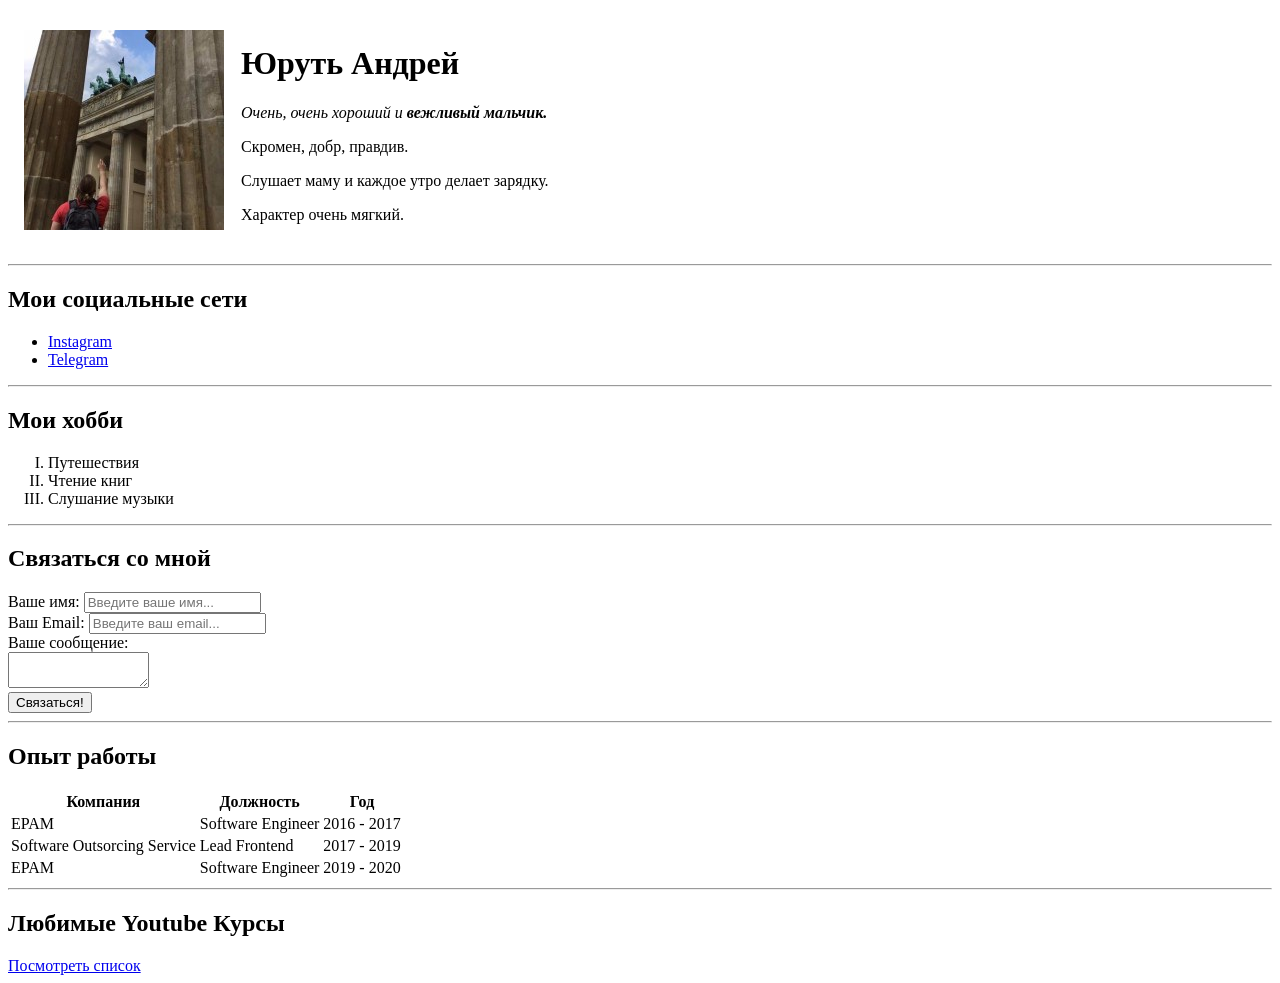
==== index.html @ 6262e6d8 "Create CV" ====
<!DOCTYPE html>
<html>
<head>
    <meta charset="UTF-8" />
    <title>Andrei CV</title>
</head>
<body>
    <table cellspacing="15">
        <tr>
            <td><img src="avatar.jpg" alt="Тут моя фотография"/></td>
            <td>
                <h1>Юруть Андрей</h1>
                <p><em>Очень, очень хороший и <strong>вежливый мальчик.</strong></em></p>
                <p>Скромен, добр, правдив.</p>
                <p>Слушает маму и каждое утро делает зарядку.</p>
                <p>Характер очень мягкий.</p>
            </td>
        </tr>
    </table>

    <hr>

    <h2>Мои социальные сети</h2>

    <ul>
        <li><a href="https://instagram.com/andreiyuruts" target="_blank">Instagram</a></li>
        <li><a href="https://t.me/andreiyuruts" target="_blank">Telegram</a></li>
    </ul>

    <hr>

    <h2>Мои хобби</h2>
    <ol type="I">
        <li>Путешествия</li>
        <li>Чтение книг</li>
        <li>Слушание музыки</li>
    </ol>

    <hr>
    <h2>Связаться со мной</h2>

    <form>
        <label for="name">Ваше имя:</label>
        <input type="text" id="name" 
        placeholder="Введите ваше имя...">

        <br>

        <label for="email">Ваш Email:</label>
        <input type="email" id="email" 
        placeholder="Введите ваш email...">

        <br>

        <label for="text">Ваше сообщение:</label>
        <br>
        <textarea id="text" rows="2" cols="15"></textarea>
    
        <br>   

        <input type="submit" value="Связаться!">

    </form>

    <hr>

    <h2>Опыт работы</h2>
    <table>
        <tr>
            <th>Компания</th>
            <th>Должность</th>
            <th>Год</th>
        </tr>
        <tr>
            <td>EPAM</td>
            <td>Software Engineer</td>
            <td>2016 - 2017</td>
        </tr>
         <tr>
            <td>Software Outsorcing Service</td>
            <td>Lead Frontend</td>
            <td>2017 - 2019</td>
        </tr>
         <tr>
            <td>EPAM</td>
            <td>Software Engineer</td>
            <td>2019 - 2020</td>
        </tr>
    </table>

    <hr>

    <h2>Любимые Youtube Курсы</h2>
    <a href="youtube.html">Посмотреть список</a>

</body>
</html>
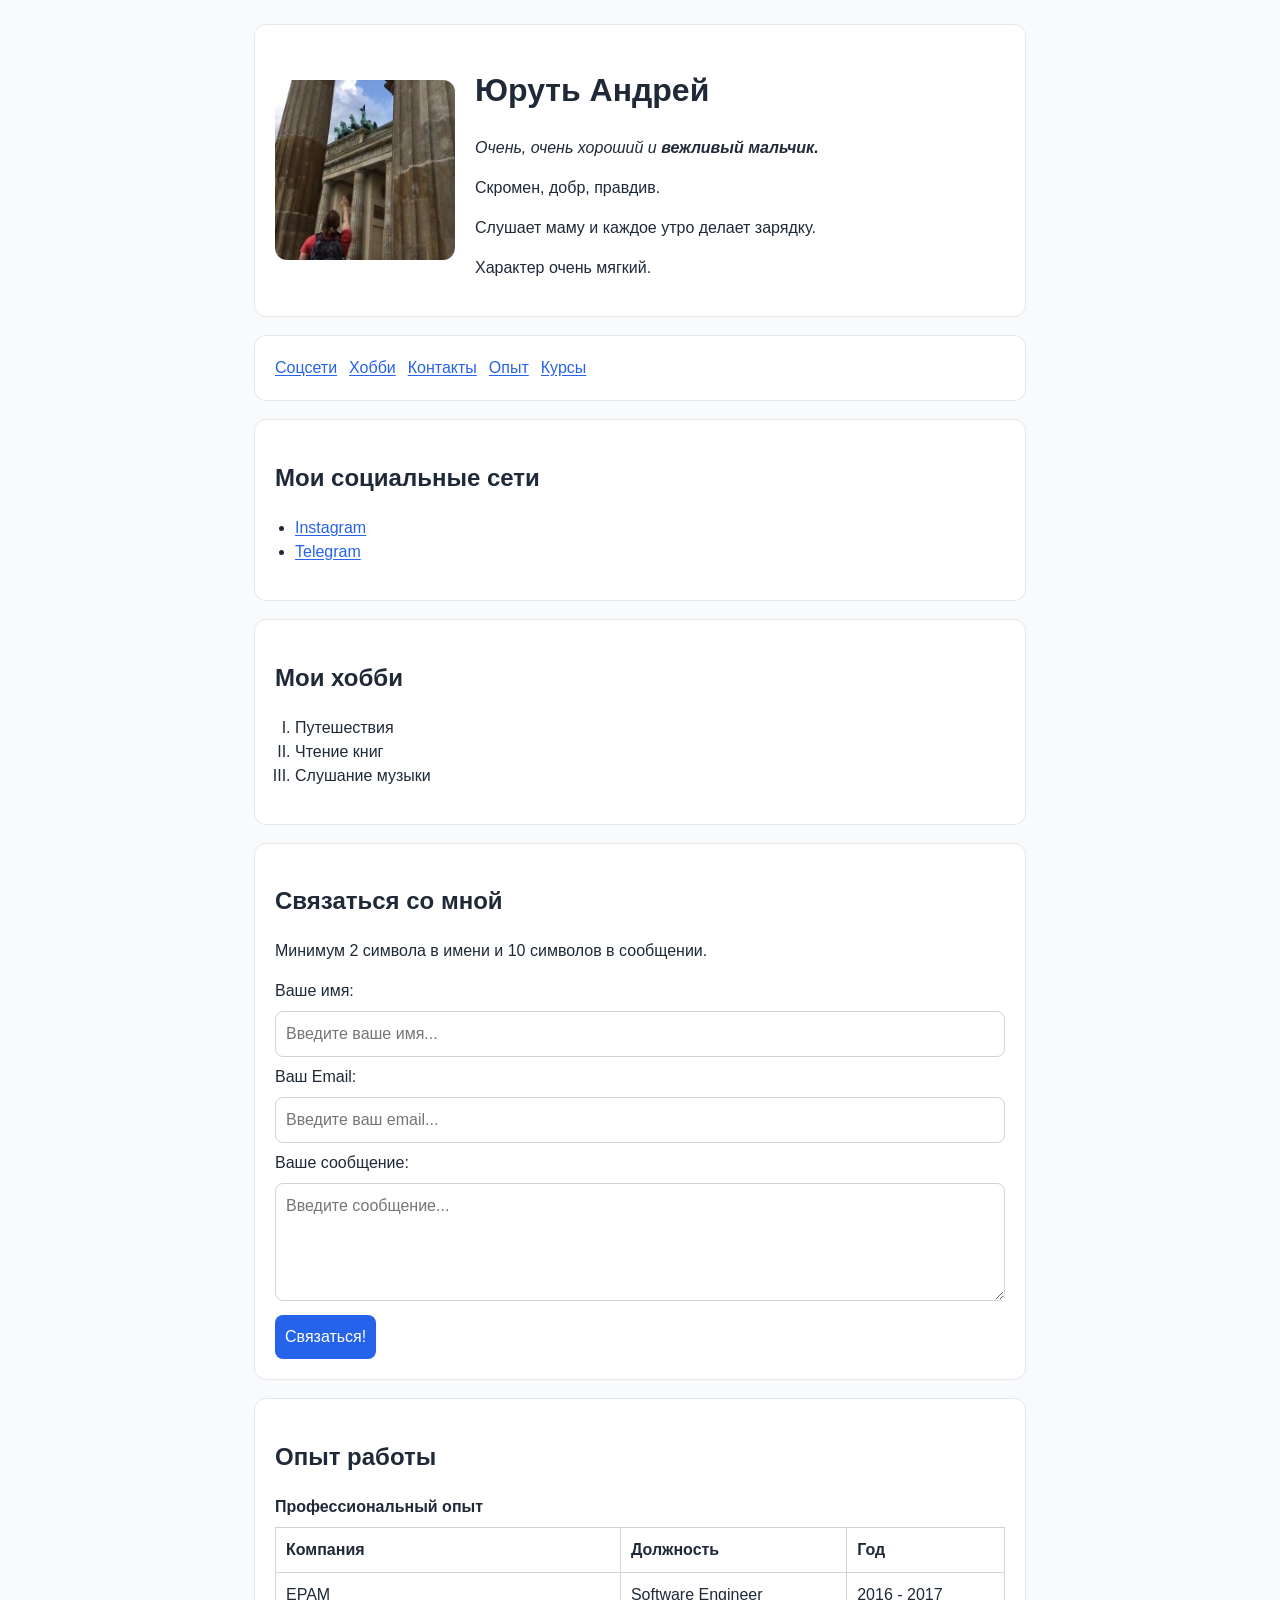
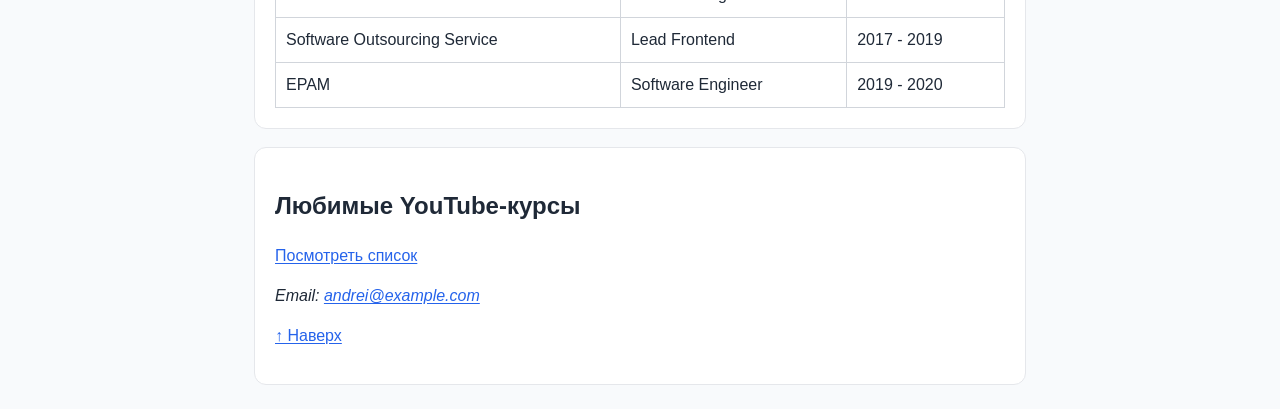
==== commit 38c71900: "Polish CV pages with metadata, semantics, and resilient styling" ====
--- a/index.html
+++ b/index.html
@@ -1,97 +1,111 @@
 <!DOCTYPE html>
-<html>
+<html lang="ru">
 <head>
     <meta charset="UTF-8" />
+    <meta name="viewport" content="width=device-width, initial-scale=1.0" />
+    <meta name="description" content="Личное CV Андрея: опыт работы, хобби, социальные сети и форма связи." />
+    <meta name="theme-color" content="#2563eb" />
     <title>Andrei CV</title>
+    <link rel="stylesheet" href="styles.css" />
 </head>
 <body>
-    <table cellspacing="15">
-        <tr>
-            <td><img src="avatar.jpg" alt="Тут моя фотография"/></td>
-            <td>
-                <h1>Юруть Андрей</h1>
-                <p><em>Очень, очень хороший и <strong>вежливый мальчик.</strong></em></p>
-                <p>Скромен, добр, правдив.</p>
-                <p>Слушает маму и каждое утро делает зарядку.</p>
-                <p>Характер очень мягкий.</p>
-            </td>
-        </tr>
-    </table>
+    <a class="skip-link" href="#main-content">Перейти к основному контенту</a>
 
-    <hr>
+    <header class="profile" id="top">
+        <img src="avatar.jpg" alt="Фотография Андрея Юрутя" width="180" height="180" class="avatar" decoding="async" />
+        <div>
+            <h1>Юруть Андрей</h1>
+            <p><em>Очень, очень хороший и <strong>вежливый мальчик.</strong></em></p>
+            <p>Скромен, добр, правдив.</p>
+            <p>Слушает маму и каждое утро делает зарядку.</p>
+            <p>Характер очень мягкий.</p>
+        </div>
+    </header>
 
-    <h2>Мои социальные сети</h2>
+    <nav aria-label="Основная навигация" class="site-nav">
+        <ul>
+            <li><a href="#social">Соцсети</a></li>
+            <li><a href="#hobbies">Хобби</a></li>
+            <li><a href="#contact">Контакты</a></li>
+            <li><a href="#experience">Опыт</a></li>
+            <li><a href="youtube.html">Курсы</a></li>
+        </ul>
+    </nav>
 
-    <ul>
-        <li><a href="https://instagram.com/andreiyuruts" target="_blank">Instagram</a></li>
-        <li><a href="https://t.me/andreiyuruts" target="_blank">Telegram</a></li>
-    </ul>
+    <main id="main-content">
+        <section id="social">
+            <h2>Мои социальные сети</h2>
+            <ul>
+                <li><a href="https://instagram.com/andreiyuruts" target="_blank" rel="noopener noreferrer">Instagram</a></li>
+                <li><a href="https://t.me/andreiyuruts" target="_blank" rel="noopener noreferrer">Telegram</a></li>
+            </ul>
+        </section>
 
-    <hr>
+        <section id="hobbies">
+            <h2>Мои хобби</h2>
+            <ol type="I">
+                <li>Путешествия</li>
+                <li>Чтение книг</li>
+                <li>Слушание музыки</li>
+            </ol>
+        </section>
 
-    <h2>Мои хобби</h2>
-    <ol type="I">
-        <li>Путешествия</li>
-        <li>Чтение книг</li>
-        <li>Слушание музыки</li>
-    </ol>
+        <section id="contact">
+            <h2>Связаться со мной</h2>
+            <p id="contact-hint">Минимум 2 символа в имени и 10 символов в сообщении.</p>
+            <form action="#" method="post">
+                <label for="name">Ваше имя:</label>
+                <input type="text" id="name" name="name" placeholder="Введите ваше имя..." autocomplete="name" minlength="2" maxlength="50" required />
 
-    <hr>
-    <h2>Связаться со мной</h2>
+                <label for="email">Ваш Email:</label>
+                <input type="email" id="email" name="email" placeholder="Введите ваш email..." autocomplete="email" required />
 
-    <form>
-        <label for="name">Ваше имя:</label>
-        <input type="text" id="name" 
-        placeholder="Введите ваше имя...">
+                <label for="text">Ваше сообщение:</label>
+                <textarea id="text" name="message" rows="4" cols="30" placeholder="Введите сообщение..." aria-describedby="contact-hint" minlength="10" maxlength="500" required></textarea>
 
-        <br>
+                <button type="submit">Связаться!</button>
+            </form>
+        </section>
 
-        <label for="email">Ваш Email:</label>
-        <input type="email" id="email" 
-        placeholder="Введите ваш email...">
+        <section id="experience">
+            <h2>Опыт работы</h2>
+            <table>
+                <caption>Профессиональный опыт</caption>
+                <thead>
+                    <tr>
+                        <th scope="col">Компания</th>
+                        <th scope="col">Должность</th>
+                        <th scope="col">Год</th>
+                    </tr>
+                </thead>
+                <tbody>
+                    <tr>
+                        <td>EPAM</td>
+                        <td>Software Engineer</td>
+                        <td><time datetime="2016">2016</time> - <time datetime="2017">2017</time></td>
+                    </tr>
+                    <tr>
+                        <td>Software Outsourcing Service</td>
+                        <td>Lead Frontend</td>
+                        <td><time datetime="2017">2017</time> - <time datetime="2019">2019</time></td>
+                    </tr>
+                    <tr>
+                        <td>EPAM</td>
+                        <td>Software Engineer</td>
+                        <td><time datetime="2019">2019</time> - <time datetime="2020">2020</time></td>
+                    </tr>
+                </tbody>
+            </table>
+        </section>
+    </main>
 
-        <br>
-
-        <label for="text">Ваше сообщение:</label>
-        <br>
-        <textarea id="text" rows="2" cols="15"></textarea>
-    
-        <br>   
-
-        <input type="submit" value="Связаться!">
-
-    </form>
-
-    <hr>
-
-    <h2>Опыт работы</h2>
-    <table>
-        <tr>
-            <th>Компания</th>
-            <th>Должность</th>
-            <th>Год</th>
-        </tr>
-        <tr>
-            <td>EPAM</td>
-            <td>Software Engineer</td>
-            <td>2016 - 2017</td>
-        </tr>
-         <tr>
-            <td>Software Outsorcing Service</td>
-            <td>Lead Frontend</td>
-            <td>2017 - 2019</td>
-        </tr>
-         <tr>
-            <td>EPAM</td>
-            <td>Software Engineer</td>
-            <td>2019 - 2020</td>
-        </tr>
-    </table>
-
-    <hr>
-
-    <h2>Любимые Youtube Курсы</h2>
-    <a href="youtube.html">Посмотреть список</a>
-
+    <footer>
+        <h2>Любимые YouTube-курсы</h2>
+        <p><a href="youtube.html">Посмотреть список</a></p>
+        <address>
+            Email: <a href="mailto:andrei@example.com">andrei@example.com</a>
+        </address>
+        <p><a href="#top">↑ Наверх</a></p>
+    </footer>
 </body>
-</html>+</html>
--- a/styles.css
+++ b/styles.css
@@ -0,0 +1,194 @@
+:root {
+    color-scheme: light;
+    font-family: Arial, Helvetica, sans-serif;
+    line-height: 1.5;
+    --text: #1f2937;
+    --bg: #f8fafc;
+    --surface: #ffffff;
+    --border: #e5e7eb;
+    --border-strong: #d1d5db;
+    --accent: #2563eb;
+    --accent-hover: #1d4ed8;
+    --focus-ring: #0ea5e9;
+}
+
+* {
+    box-sizing: border-box;
+}
+
+body {
+    margin: 0;
+    padding: 24px;
+    max-width: 820px;
+    margin-inline: auto;
+    color: var(--text);
+    background: var(--bg);
+}
+
+h1 {
+    font-size: clamp(1.6rem, 3vw, 2rem);
+}
+
+p,
+li,
+td,
+th,
+label,
+address {
+    max-width: 70ch;
+}
+
+a {
+    color: var(--accent);
+    text-underline-offset: 2px;
+}
+
+a:hover {
+    text-decoration-thickness: 2px;
+}
+
+.profile {
+    display: flex;
+    gap: 20px;
+    align-items: center;
+    background: var(--surface);
+    border: 1px solid var(--border);
+    border-radius: 12px;
+    padding: 20px;
+}
+
+.avatar {
+    border-radius: 12px;
+    object-fit: cover;
+}
+
+.site-nav,
+section,
+footer,
+main > h1,
+main > p,
+main > ul {
+    background: var(--surface);
+    border: 1px solid var(--border);
+    border-radius: 12px;
+    padding: 20px;
+    margin-top: 18px;
+}
+
+ul,
+ol {
+    padding-left: 20px;
+}
+
+.site-nav ul {
+    display: flex;
+    gap: 12px;
+    flex-wrap: wrap;
+    list-style: none;
+    padding-left: 0;
+    margin: 0;
+}
+
+form {
+    display: grid;
+    gap: 8px;
+}
+
+input,
+textarea,
+button {
+    padding: 10px;
+    border: 1px solid var(--border-strong);
+    border-radius: 8px;
+    font: inherit;
+}
+
+button[type="submit"] {
+    width: fit-content;
+    background: var(--accent);
+    color: white;
+    border: none;
+    cursor: pointer;
+    margin-top: 6px;
+}
+
+button[type="submit"]:hover {
+    background: var(--accent-hover);
+}
+
+a:focus-visible,
+input:focus-visible,
+textarea:focus-visible,
+button:focus-visible {
+    outline: 3px solid var(--focus-ring);
+    outline-offset: 2px;
+}
+
+.skip-link {
+    position: absolute;
+    left: -999px;
+    top: 0;
+    background: #111827;
+    color: #fff;
+    padding: 8px 12px;
+    border-radius: 8px;
+}
+
+.skip-link:focus {
+    left: 16px;
+    top: 16px;
+    z-index: 1000;
+}
+
+table {
+    width: 100%;
+    border-collapse: collapse;
+}
+
+caption {
+    text-align: left;
+    margin-bottom: 8px;
+    font-weight: 600;
+}
+
+th,
+td {
+    border: 1px solid var(--border-strong);
+    padding: 10px;
+    text-align: left;
+}
+
+@media (max-width: 640px) {
+    body {
+        padding: 16px;
+    }
+
+    .profile {
+        flex-direction: column;
+        align-items: flex-start;
+    }
+}
+
+@media (prefers-color-scheme: dark) {
+    :root {
+        color-scheme: dark;
+        --text: #e5e7eb;
+        --bg: #0f172a;
+        --surface: #111827;
+        --border: #374151;
+        --border-strong: #4b5563;
+        --accent: #60a5fa;
+        --accent-hover: #93c5fd;
+        --focus-ring: #22d3ee;
+    }
+}
+
+@media (prefers-reduced-motion: reduce) {
+    *,
+    *::before,
+    *::after {
+        animation: none !important;
+        transition: none !important;
+        scroll-behavior: auto !important;
+    }
+}
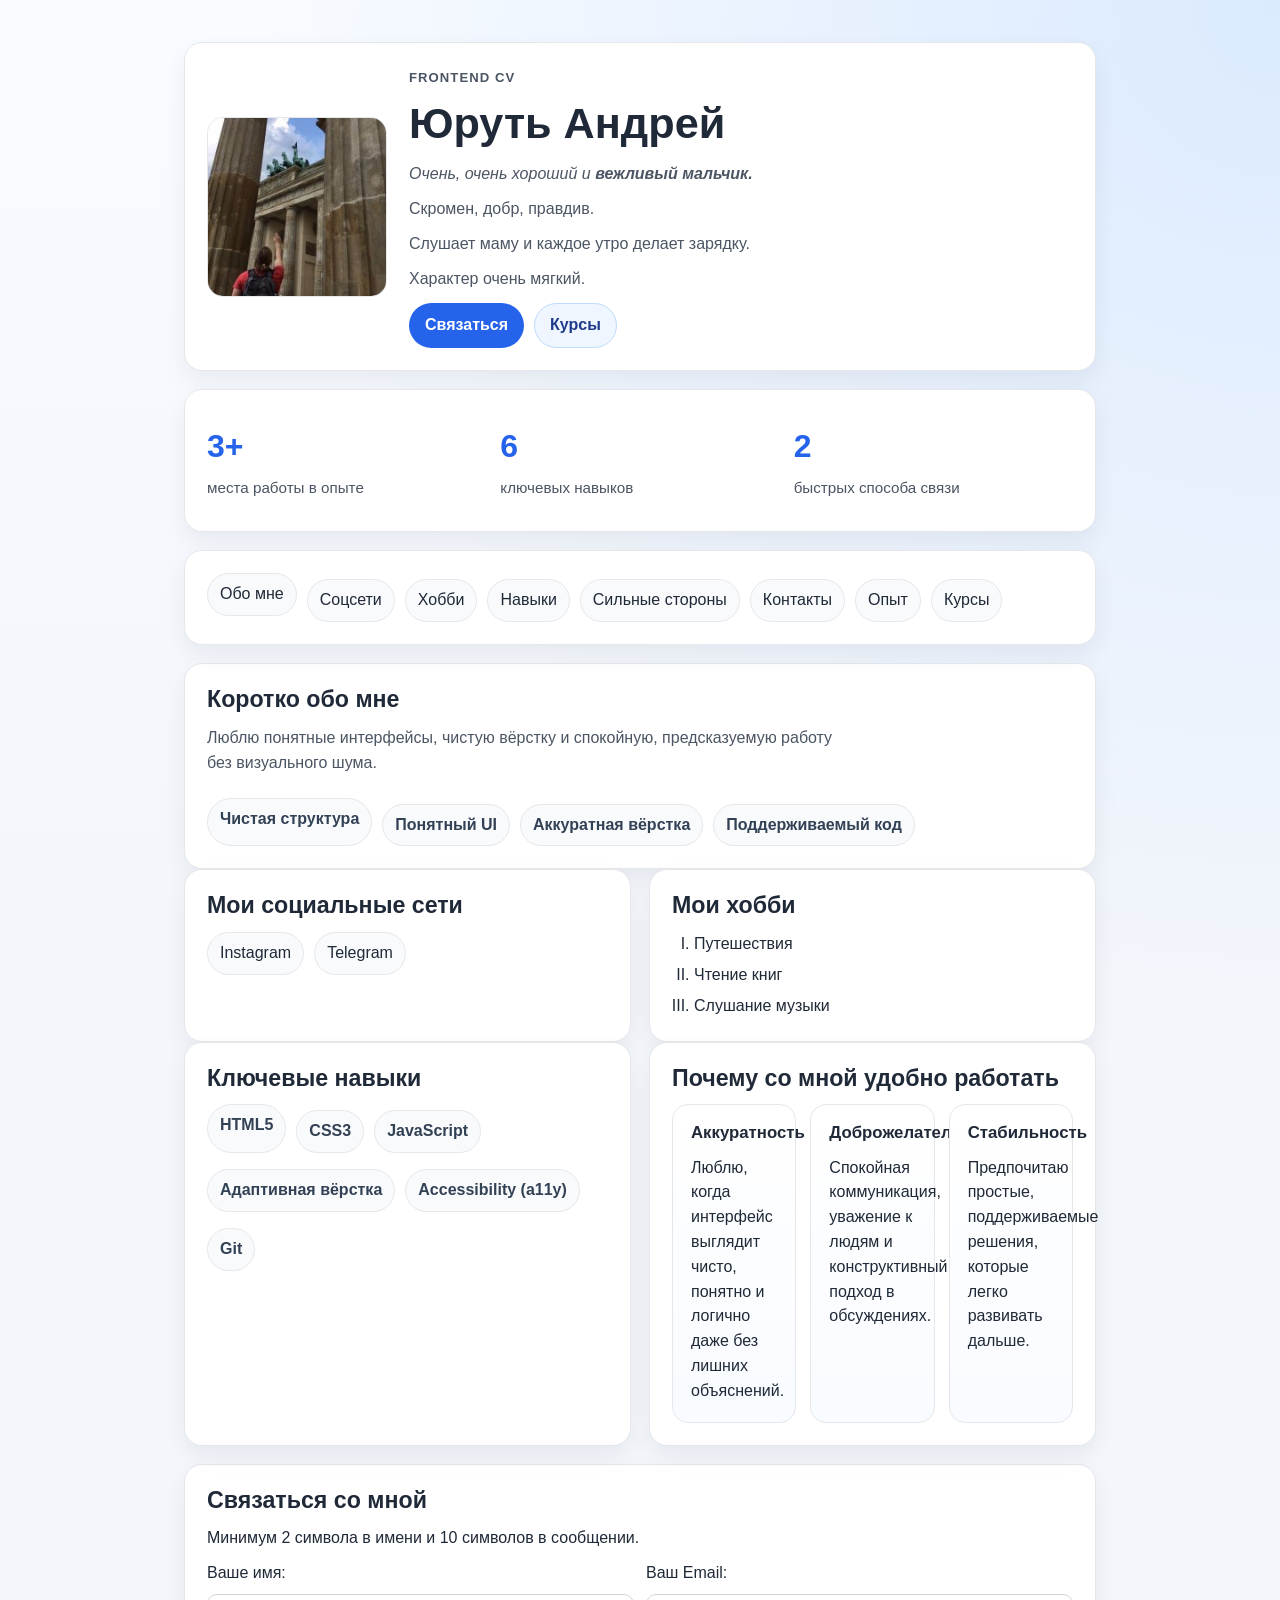
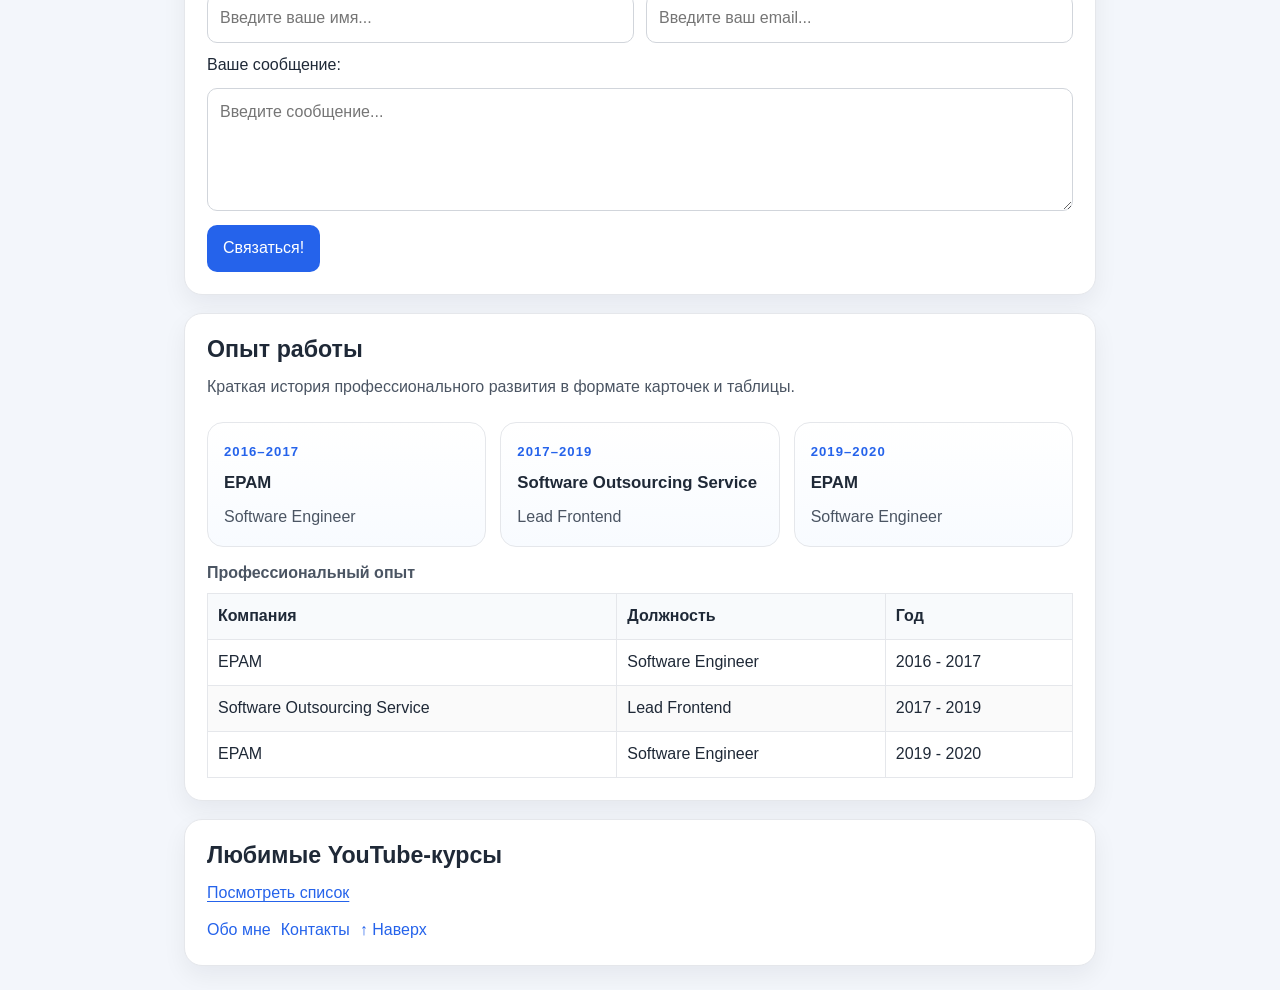
==== commit 6284004d: "Add timeline experience cards and richer course/footer sections" ====
--- a/index.html
+++ b/index.html
@@ -3,8 +3,13 @@
 <head>
     <meta charset="UTF-8" />
     <meta name="viewport" content="width=device-width, initial-scale=1.0" />
-    <meta name="description" content="Личное CV Андрея: опыт работы, хобби, социальные сети и форма связи." />
+    <meta name="description" content="Личное CV Андрея: опыт работы, навыки, хобби, социальные сети и форма связи." />
     <meta name="theme-color" content="#2563eb" />
+    <meta property="og:title" content="Andrei CV" />
+    <meta property="og:description" content="Личное CV Андрея: опыт, навыки, контакты и полезные курсы." />
+    <meta property="og:type" content="website" />
+    <meta property="og:image" content="avatar.jpg" />
+    <meta property="og:locale" content="ru_RU" />
     <title>Andrei CV</title>
     <link rel="stylesheet" href="styles.css" />
 </head>
@@ -14,98 +19,207 @@
     <header class="profile" id="top">
         <img src="avatar.jpg" alt="Фотография Андрея Юрутя" width="180" height="180" class="avatar" decoding="async" />
         <div>
+            <p class="eyebrow">Frontend CV</p>
             <h1>Юруть Андрей</h1>
             <p><em>Очень, очень хороший и <strong>вежливый мальчик.</strong></em></p>
             <p>Скромен, добр, правдив.</p>
             <p>Слушает маму и каждое утро делает зарядку.</p>
             <p>Характер очень мягкий.</p>
+            <div class="hero-actions">
+                <a class="btn btn-primary" href="#contact">Связаться</a>
+                <a class="btn btn-soft" href="youtube.html">Курсы</a>
+            </div>
         </div>
     </header>
 
+    <section class="stats" aria-label="Краткие факты">
+        <article class="stat-card">
+            <span class="stat-value">3+</span>
+            <span class="stat-label">места работы в опыте</span>
+        </article>
+        <article class="stat-card">
+            <span class="stat-value">6</span>
+            <span class="stat-label">ключевых навыков</span>
+        </article>
+        <article class="stat-card">
+            <span class="stat-value">2</span>
+            <span class="stat-label">быстрых способа связи</span>
+        </article>
+    </section>
+
     <nav aria-label="Основная навигация" class="site-nav">
         <ul>
+            <li><a href="#about">Обо мне</a></li>
             <li><a href="#social">Соцсети</a></li>
             <li><a href="#hobbies">Хобби</a></li>
+            <li><a href="#skills">Навыки</a></li>
+            <li><a href="#strengths">Сильные стороны</a></li>
             <li><a href="#contact">Контакты</a></li>
             <li><a href="#experience">Опыт</a></li>
             <li><a href="youtube.html">Курсы</a></li>
         </ul>
     </nav>
 
-    <main id="main-content">
-        <section id="social">
-            <h2>Мои социальные сети</h2>
-            <ul>
-                <li><a href="https://instagram.com/andreiyuruts" target="_blank" rel="noopener noreferrer">Instagram</a></li>
-                <li><a href="https://t.me/andreiyuruts" target="_blank" rel="noopener noreferrer">Telegram</a></li>
+    <main id="main-content" aria-labelledby="main-title">
+        <h2 id="main-title" class="visually-hidden">Основной контент резюме</h2>
+
+        <section id="about" class="intro-card" aria-labelledby="about-title">
+            <div class="section-heading">
+                <div>
+                    <h2 id="about-title">Коротко обо мне</h2>
+                    <p>Люблю понятные интерфейсы, чистую вёрстку и спокойную, предсказуемую работу без визуального шума.</p>
+                </div>
+            </div>
+            <ul class="chip-list">
+                <li>Чистая структура</li>
+                <li>Понятный UI</li>
+                <li>Аккуратная вёрстка</li>
+                <li>Поддерживаемый код</li>
             </ul>
         </section>
 
-        <section id="hobbies">
-            <h2>Мои хобби</h2>
-            <ol type="I">
-                <li>Путешествия</li>
-                <li>Чтение книг</li>
-                <li>Слушание музыки</li>
-            </ol>
-        </section>
-
-        <section id="contact">
-            <h2>Связаться со мной</h2>
+        <div class="top-sections">
+            <section id="social" aria-labelledby="social-title">
+                <h2 id="social-title">Мои социальные сети</h2>
+                <ul class="social-links">
+                    <li><a href="https://instagram.com/andreiyuruts" target="_blank" rel="me noopener noreferrer">Instagram</a></li>
+                    <li><a href="https://t.me/andreiyuruts" target="_blank" rel="me noopener noreferrer">Telegram</a></li>
+                </ul>
+            </section>
+
+            <section id="hobbies" aria-labelledby="hobbies-title">
+                <h2 id="hobbies-title">Мои хобби</h2>
+                <ol type="I">
+                    <li>Путешествия</li>
+                    <li>Чтение книг</li>
+                    <li>Слушание музыки</li>
+                </ol>
+            </section>
+        </div>
+
+        <div class="details-grid">
+            <section id="skills" aria-labelledby="skills-title">
+                <h2 id="skills-title">Ключевые навыки</h2>
+                <ul class="chip-list">
+                    <li>HTML5</li>
+                    <li>CSS3</li>
+                    <li>JavaScript</li>
+                    <li>Адаптивная вёрстка</li>
+                    <li>Accessibility (a11y)</li>
+                    <li>Git</li>
+                </ul>
+            </section>
+
+            <section id="strengths" aria-labelledby="strengths-title">
+                <h2 id="strengths-title">Почему со мной удобно работать</h2>
+                <div class="feature-grid feature-grid--single-row">
+                    <article class="feature-card">
+                        <h3>Аккуратность</h3>
+                        <p>Люблю, когда интерфейс выглядит чисто, понятно и логично даже без лишних объяснений.</p>
+                    </article>
+                    <article class="feature-card">
+                        <h3>Доброжелательность</h3>
+                        <p>Спокойная коммуникация, уважение к людям и конструктивный подход в обсуждениях.</p>
+                    </article>
+                    <article class="feature-card">
+                        <h3>Стабильность</h3>
+                        <p>Предпочитаю простые, поддерживаемые решения, которые легко развивать дальше.</p>
+                    </article>
+                </div>
+            </section>
+        </div>
+
+        <section id="contact" aria-labelledby="contact-title">
+            <h2 id="contact-title">Связаться со мной</h2>
             <p id="contact-hint">Минимум 2 символа в имени и 10 символов в сообщении.</p>
             <form action="#" method="post">
-                <label for="name">Ваше имя:</label>
-                <input type="text" id="name" name="name" placeholder="Введите ваше имя..." autocomplete="name" minlength="2" maxlength="50" required />
-
-                <label for="email">Ваш Email:</label>
-                <input type="email" id="email" name="email" placeholder="Введите ваш email..." autocomplete="email" required />
-
-                <label for="text">Ваше сообщение:</label>
-                <textarea id="text" name="message" rows="4" cols="30" placeholder="Введите сообщение..." aria-describedby="contact-hint" minlength="10" maxlength="500" required></textarea>
-
-                <button type="submit">Связаться!</button>
+                <fieldset>
+                    <legend class="visually-hidden">Форма обратной связи</legend>
+
+                    <div class="form-row">
+                        <div class="form-group">
+                            <label for="name">Ваше имя:</label>
+                            <input type="text" id="name" name="name" placeholder="Введите ваше имя..." autocomplete="name" minlength="2" maxlength="50" required />
+                        </div>
+
+                        <div class="form-group">
+                            <label for="email">Ваш Email:</label>
+                            <input type="email" id="email" name="email" placeholder="Введите ваш email..." autocomplete="email" inputmode="email" required />
+                        </div>
+                    </div>
+
+                    <label for="text">Ваше сообщение:</label>
+                    <textarea id="text" name="message" rows="4" cols="30" placeholder="Введите сообщение..." aria-describedby="contact-hint" minlength="10" maxlength="500" required></textarea>
+
+                    <button type="submit" enterkeyhint="send">Связаться!</button>
+                </fieldset>
             </form>
         </section>
 
-        <section id="experience">
-            <h2>Опыт работы</h2>
-            <table>
-                <caption>Профессиональный опыт</caption>
-                <thead>
-                    <tr>
-                        <th scope="col">Компания</th>
-                        <th scope="col">Должность</th>
-                        <th scope="col">Год</th>
-                    </tr>
-                </thead>
-                <tbody>
-                    <tr>
-                        <td>EPAM</td>
-                        <td>Software Engineer</td>
-                        <td><time datetime="2016">2016</time> - <time datetime="2017">2017</time></td>
-                    </tr>
-                    <tr>
-                        <td>Software Outsourcing Service</td>
-                        <td>Lead Frontend</td>
-                        <td><time datetime="2017">2017</time> - <time datetime="2019">2019</time></td>
-                    </tr>
-                    <tr>
-                        <td>EPAM</td>
-                        <td>Software Engineer</td>
-                        <td><time datetime="2019">2019</time> - <time datetime="2020">2020</time></td>
-                    </tr>
-                </tbody>
-            </table>
+        <section id="experience" aria-labelledby="experience-title">
+            <div class="section-heading">
+                <div>
+                    <h2 id="experience-title">Опыт работы</h2>
+                    <p>Краткая история профессионального развития в формате карточек и таблицы.</p>
+                </div>
+            </div>
+            <div class="timeline" aria-label="Ключевые этапы опыта">
+                <article class="timeline-item">
+                    <p class="eyebrow">2016–2017</p>
+                    <h3>EPAM</h3>
+                    <p>Software Engineer</p>
+                </article>
+                <article class="timeline-item">
+                    <p class="eyebrow">2017–2019</p>
+                    <h3>Software Outsourcing Service</h3>
+                    <p>Lead Frontend</p>
+                </article>
+                <article class="timeline-item">
+                    <p class="eyebrow">2019–2020</p>
+                    <h3>EPAM</h3>
+                    <p>Software Engineer</p>
+                </article>
+            </div>
+            <div class="table-wrapper" role="region" aria-labelledby="experience-title">
+                <table>
+                    <caption>Профессиональный опыт</caption>
+                    <thead>
+                        <tr>
+                            <th scope="col">Компания</th>
+                            <th scope="col">Должность</th>
+                            <th scope="col">Год</th>
+                        </tr>
+                    </thead>
+                    <tbody>
+                        <tr>
+                            <td>EPAM</td>
+                            <td>Software Engineer</td>
+                            <td><time datetime="2016">2016</time> - <time datetime="2017">2017</time></td>
+                        </tr>
+                        <tr>
+                            <td>Software Outsourcing Service</td>
+                            <td>Lead Frontend</td>
+                            <td><time datetime="2017">2017</time> - <time datetime="2019">2019</time></td>
+                        </tr>
+                        <tr>
+                            <td>EPAM</td>
+                            <td>Software Engineer</td>
+                            <td><time datetime="2019">2019</time> - <time datetime="2020">2020</time></td>
+                        </tr>
+                    </tbody>
+                </table>
+            </div>
         </section>
     </main>
 
     <footer>
         <h2>Любимые YouTube-курсы</h2>
         <p><a href="youtube.html">Посмотреть список</a></p>
-        <address>
-            Email: <a href="mailto:andrei@example.com">andrei@example.com</a>
-        </address>
-        <p><a href="#top">↑ Наверх</a></p>
+        <ul class="footer-links">
+            <li><a href="#about">Обо мне</a></li>
+            <li><a href="#contact">Контакты</a></li>
+            <li><a href="#top">↑ Наверх</a></li>
+        </ul>
     </footer>
 </body>
 </html>
--- a/styles.css
+++ b/styles.css
@@ -1,171 +1,432 @@
 :root {
     color-scheme: light;
-    font-family: Arial, Helvetica, sans-serif;
-    line-height: 1.5;
+    font-family: Inter, "Segoe UI", Roboto, Arial, sans-serif;
+    line-height: 1.55;
     --text: #1f2937;
-    --bg: #f8fafc;
+    --text-muted: #4b5563;
+    --bg: #f3f6fb;
     --surface: #ffffff;
     --border: #e5e7eb;
-    --border-strong: #d1d5db;
     --accent: #2563eb;
     --accent-hover: #1d4ed8;
+    --accent-soft: #eff6ff;
     --focus-ring: #0ea5e9;
-}
-
-* {
-    box-sizing: border-box;
-}
+    --shadow: 0 10px 24px rgba(15, 23, 42, 0.06);
+}
+
+* { box-sizing: border-box; }
+html { scroll-behavior: smooth; }
 
 body {
     margin: 0;
     padding: 24px;
-    max-width: 820px;
+    max-width: 960px;
     margin-inline: auto;
     color: var(--text);
-    background: var(--bg);
-}
-
-h1 {
-    font-size: clamp(1.6rem, 3vw, 2rem);
-}
-
-p,
-li,
-td,
-th,
-label,
-address {
-    max-width: 70ch;
+    background:
+        radial-gradient(circle at top right, #dbeafe 0, transparent 35%),
+        linear-gradient(180deg, #f8fbff 0%, var(--bg) 32%);
+}
+
+h1, h2, h3 {
+    line-height: 1.2;
+    margin: 0 0 12px;
+}
+
+h1 { font-size: clamp(1.9rem, 3.4vw, 2.7rem); }
+h2 { font-size: clamp(1.2rem, 2.2vw, 1.45rem); }
+h3 { font-size: 1.05rem; }
+
+p, li, td, th, label { max-width: 72ch; }
+p { margin: 0 0 10px; }
+
+.eyebrow {
+    display: inline-block;
+    font-size: 0.82rem;
+    font-weight: 700;
+    letter-spacing: 0.08em;
+    text-transform: uppercase;
+    color: var(--accent);
+    margin-bottom: 10px;
+}
+
+.visually-hidden {
+    position: absolute;
+    width: 1px;
+    height: 1px;
+    padding: 0;
+    margin: -1px;
+    overflow: hidden;
+    clip: rect(0, 0, 0, 0);
+    white-space: nowrap;
+    border: 0;
 }
 
 a {
     color: var(--accent);
-    text-underline-offset: 2px;
-}
-
-a:hover {
-    text-decoration-thickness: 2px;
-}
-
-.profile {
-    display: flex;
-    gap: 20px;
-    align-items: center;
-    background: var(--surface);
-    border: 1px solid var(--border);
-    border-radius: 12px;
-    padding: 20px;
-}
-
-.avatar {
-    border-radius: 12px;
-    object-fit: cover;
-}
-
+    text-decoration-thickness: 1.4px;
+    text-underline-offset: 3px;
+}
+
+a:hover { color: var(--accent-hover); }
+
+.profile,
+.stats,
 .site-nav,
 section,
 footer,
 main > h1,
 main > p,
-main > ul {
+main > ul,
+.intro-card {
     background: var(--surface);
     border: 1px solid var(--border);
-    border-radius: 12px;
-    padding: 20px;
+    border-radius: 18px;
+    box-shadow: var(--shadow);
+    padding: 22px;
     margin-top: 18px;
 }
 
-ul,
-ol {
-    padding-left: 20px;
+.profile {
+    display: grid;
+    grid-template-columns: 180px 1fr;
+    gap: 22px;
+    align-items: center;
+}
+
+.profile p { color: var(--text-muted); }
+
+.avatar {
+    width: 180px;
+    height: 180px;
+    border-radius: 16px;
+    object-fit: cover;
+    border: 1px solid var(--border);
+}
+
+.hero-actions {
+    display: flex;
+    gap: 10px;
+    flex-wrap: wrap;
+    margin-top: 12px;
+}
+
+.btn {
+    display: inline-block;
+    border-radius: 999px;
+    padding: 9px 15px;
+    text-decoration: none;
+    font-weight: 600;
+    border: 1px solid transparent;
+}
+
+.btn-primary { background: var(--accent); color: #fff; }
+.btn-primary:hover { background: var(--accent-hover); color: #fff; }
+.btn-soft { background: var(--accent-soft); color: #1e3a8a; border-color: #bfdbfe; }
+.btn-soft:hover { background: #dbeafe; color: #1e3a8a; }
+
+.stats {
+    display: grid;
+    grid-template-columns: repeat(3, minmax(0, 1fr));
+    gap: 14px;
+}
+
+.stat-card {
+    display: grid;
+    gap: 4px;
+    padding: 10px 0;
+}
+
+.stat-value {
+    font-size: 2rem;
+    font-weight: 800;
+    color: var(--accent);
+}
+
+.stat-label {
+    color: var(--text-muted);
+    font-size: 0.95rem;
+}
+
+.site-nav {
+    position: sticky;
+    top: 10px;
+    z-index: 20;
+    backdrop-filter: blur(6px);
 }
 
 .site-nav ul {
     display: flex;
-    gap: 12px;
     flex-wrap: wrap;
+    gap: 10px;
+    list-style: none;
+    margin: 0;
+    padding: 0;
+}
+
+.site-nav a,
+.social-links a {
+    display: inline-block;
+    padding: 8px 12px;
+    border: 1px solid var(--border);
+    border-radius: 999px;
+    text-decoration: none;
+    color: var(--text);
+    background: #f8fafc;
+}
+
+.site-nav a:hover,
+.social-links a:hover {
+    border-color: #bfdbfe;
+    background: var(--accent-soft);
+    color: var(--accent);
+}
+
+.site-nav a[aria-current="page"] {
+    background: #dbeafe;
+    border-color: #93c5fd;
+    color: #1e3a8a;
+    font-weight: 700;
+}
+
+.top-sections,
+.details-grid {
+    display: grid;
+    grid-template-columns: repeat(2, minmax(0, 1fr));
+    gap: 18px;
+}
+
+.feature-grid {
+    display: grid;
+    grid-template-columns: repeat(3, minmax(0, 1fr));
+    gap: 14px;
+}
+
+.feature-grid--single-row {
+    grid-template-columns: repeat(3, minmax(0, 1fr));
+}
+
+.top-sections > section,
+.details-grid > section,
+.feature-grid > article {
+    margin-top: 0;
+}
+
+ul, ol { padding-left: 22px; margin: 0; }
+li + li { margin-top: 6px; }
+
+.social-links,
+.chip-list,
+.course-list {
     list-style: none;
     padding-left: 0;
+}
+
+.social-links {
+    display: flex;
+    flex-wrap: wrap;
+    gap: 10px;
+}
+
+.social-links li + li { margin-top: 0; }
+
+.chip-list {
+    display: flex;
+    flex-wrap: wrap;
+    gap: 10px;
+}
+
+.chip-list li {
+    border: 1px solid var(--border);
+    border-radius: 999px;
+    background: #f8fafc;
+    padding: 8px 12px;
+    font-weight: 600;
+    color: #334155;
+}
+
+.feature-card {
+    background: linear-gradient(180deg, #ffffff 0%, #f8fbff 100%);
+    border: 1px solid var(--border);
+    border-radius: 16px;
+    padding: 18px;
+}
+
+.feature-card p:last-child { margin-bottom: 0; }
+
+fieldset {
+    border: 0;
     margin: 0;
-}
-
-form {
-    display: grid;
-    gap: 8px;
-}
-
-input,
-textarea,
-button {
-    padding: 10px;
-    border: 1px solid var(--border-strong);
-    border-radius: 8px;
+    padding: 0;
+    display: grid;
+    gap: 10px;
+}
+
+.form-row {
+    display: grid;
+    grid-template-columns: repeat(2, minmax(0, 1fr));
+    gap: 12px;
+}
+
+.form-group { display: grid; gap: 8px; }
+
+input, textarea, button {
+    padding: 11px 12px;
+    border: 1px solid #d1d5db;
+    border-radius: 10px;
     font: inherit;
-}
+    background: #fff;
+}
+
+textarea { resize: vertical; min-height: 110px; }
 
 button[type="submit"] {
     width: fit-content;
     background: var(--accent);
-    color: white;
+    color: #fff;
     border: none;
     cursor: pointer;
-    margin-top: 6px;
-}
-
-button[type="submit"]:hover {
-    background: var(--accent-hover);
-}
-
-a:focus-visible,
-input:focus-visible,
-textarea:focus-visible,
-button:focus-visible {
-    outline: 3px solid var(--focus-ring);
-    outline-offset: 2px;
-}
+    margin-top: 4px;
+    padding-inline: 16px;
+}
+
+button[type="submit"]:hover { background: var(--accent-hover); }
+
+.timeline {
+    display: grid;
+    grid-template-columns: repeat(3, minmax(0, 1fr));
+    gap: 14px;
+    margin-bottom: 14px;
+}
+
+.timeline-item {
+    border: 1px solid var(--border);
+    border-radius: 16px;
+    background: linear-gradient(180deg, #ffffff 0%, #f8fbff 100%);
+    padding: 16px;
+}
+
+.timeline-item p:last-child {
+    margin-bottom: 0;
+    color: var(--text-muted);
+}
+
+.section-heading {
+    display: flex;
+    justify-content: space-between;
+    align-items: end;
+    gap: 16px;
+    margin-bottom: 12px;
+}
+
+.section-heading p { color: var(--text-muted); }
+
+.course-list {
+    display: grid;
+    gap: 12px;
+}
+
+.course-list li {
+    border: 1px solid var(--border);
+    border-radius: 14px;
+    background: #f8fafc;
+    padding: 14px 16px;
+}
+
+.course-list a {
+    text-decoration: none;
+    color: var(--text);
+    font-weight: 600;
+}
+
+.course-list a:hover { color: var(--accent); }
+
+.table-wrapper { overflow-x: auto; -webkit-overflow-scrolling: touch; }
+
+table {
+    width: 100%;
+    border-collapse: collapse;
+    min-width: 420px;
+    background: #fff;
+}
+
+caption {
+    text-align: left;
+    margin-bottom: 8px;
+    font-weight: 600;
+    color: var(--text-muted);
+}
+
+th, td {
+    border: 1px solid var(--border);
+    padding: 10px;
+    text-align: left;
+}
+
+th { background: #f8fafc; }
+tbody tr:nth-child(even) { background: #fafafa; }
 
 .skip-link {
     position: absolute;
     left: -999px;
     top: 0;
-    background: #111827;
+    background: #0f172a;
     color: #fff;
     padding: 8px 12px;
     border-radius: 8px;
 }
 
-.skip-link:focus {
-    left: 16px;
-    top: 16px;
-    z-index: 1000;
-}
-
-table {
-    width: 100%;
-    border-collapse: collapse;
-}
-
-caption {
-    text-align: left;
-    margin-bottom: 8px;
-    font-weight: 600;
-}
-
-th,
-td {
-    border: 1px solid var(--border-strong);
-    padding: 10px;
-    text-align: left;
-}
-
-@media (max-width: 640px) {
-    body {
-        padding: 16px;
-    }
-
-    .profile {
-        flex-direction: column;
-        align-items: flex-start;
+.skip-link:focus { left: 16px; top: 16px; z-index: 1000; }
+
+:is(a, input, textarea, button):focus-visible {
+    outline: 3px solid var(--focus-ring);
+    outline-offset: 2px;
+}
+
+footer p { margin-bottom: 8px; }
+
+.course-tip {
+    margin-top: 18px;
+    border: 1px solid #bfdbfe;
+    background: #eff6ff;
+    color: #1e3a8a;
+    border-radius: 14px;
+    padding: 14px 16px;
+}
+
+.footer-links {
+    list-style: none;
+    padding-left: 0;
+    display: flex;
+    flex-wrap: wrap;
+    gap: 10px;
+    margin: 12px 0 0;
+}
+
+.footer-links li + li {
+    margin-top: 0;
+}
+
+.footer-links a {
+    text-decoration: none;
+}
+
+@media (max-width: 900px) {
+    .feature-grid,
+    .feature-grid--single-row,
+    .timeline {
+        grid-template-columns: 1fr;
+    }
+}
+
+@media (max-width: 720px) {
+    body { padding: 16px; }
+    .profile,
+    .stats,
+    .top-sections,
+    .details-grid,
+    .form-row {
+        grid-template-columns: 1fr;
     }
 }
 
@@ -173,22 +434,89 @@
     :root {
         color-scheme: dark;
         --text: #e5e7eb;
-        --bg: #0f172a;
+        --text-muted: #cbd5e1;
+        --bg: #0b1220;
         --surface: #111827;
         --border: #374151;
-        --border-strong: #4b5563;
         --accent: #60a5fa;
         --accent-hover: #93c5fd;
+        --accent-soft: #1e3a8a;
         --focus-ring: #22d3ee;
-    }
+        --shadow: none;
+    }
+
+    body { background: var(--bg); }
+
+    .site-nav a,
+    .social-links a,
+    .chip-list li,
+    .course-list li,
+    .feature-card,
+    .timeline-item,
+    input,
+    textarea,
+    .intro-card {
+        background: #1f2937;
+        color: #e5e7eb;
+    }
+
+    .course-tip {
+        background: #1e3a8a;
+        border-color: #3b82f6;
+        color: #fff;
+    }
+
+    .site-nav a[aria-current="page"] {
+        background: #1e3a8a;
+        border-color: #3b82f6;
+        color: #fff;
+    }
+
+    .btn-soft {
+        background: #1e3a8a;
+        border-color: #3b82f6;
+        color: #fff;
+    }
+
+    .btn-soft:hover { background: #1d4ed8; color: #fff; }
+    th { background: #1f2937; }
+    table { background: transparent; }
+    tbody tr:nth-child(even) { background: #0b1324; }
+    .stat-label, .section-heading p { color: var(--text-muted); }
 }
 
 @media (prefers-reduced-motion: reduce) {
-    *,
-    *::before,
-    *::after {
+    *, *::before, *::after {
         animation: none !important;
         transition: none !important;
         scroll-behavior: auto !important;
     }
 }
+
+@media print {
+    body {
+        max-width: none;
+        padding: 0;
+        background: #fff;
+        color: #000;
+    }
+
+    .skip-link,
+    .site-nav,
+    footer,
+    .hero-actions,
+    .stats {
+        display: none;
+    }
+
+    .profile,
+    .top-sections,
+    .details-grid,
+    .feature-grid,
+    section {
+        border: 0;
+        box-shadow: none;
+        padding: 0;
+        margin: 0 0 12px;
+    }
+}
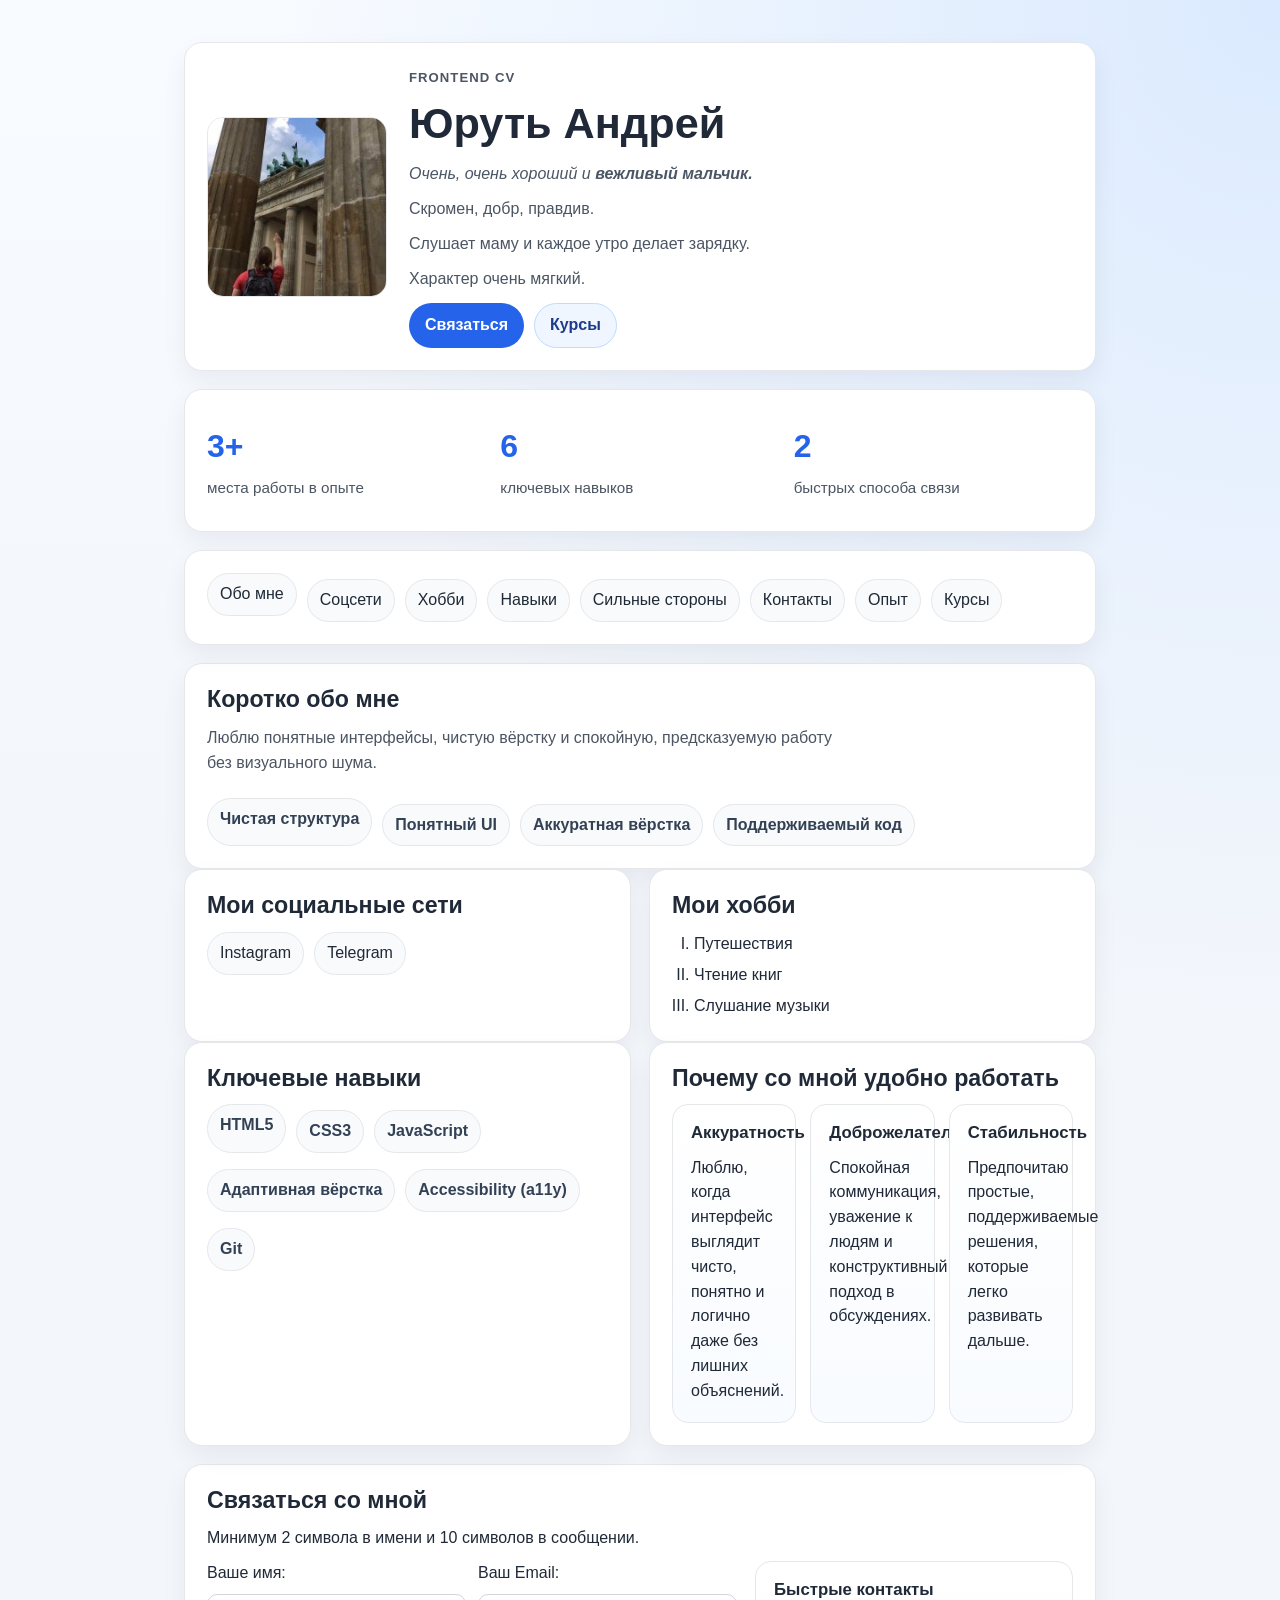
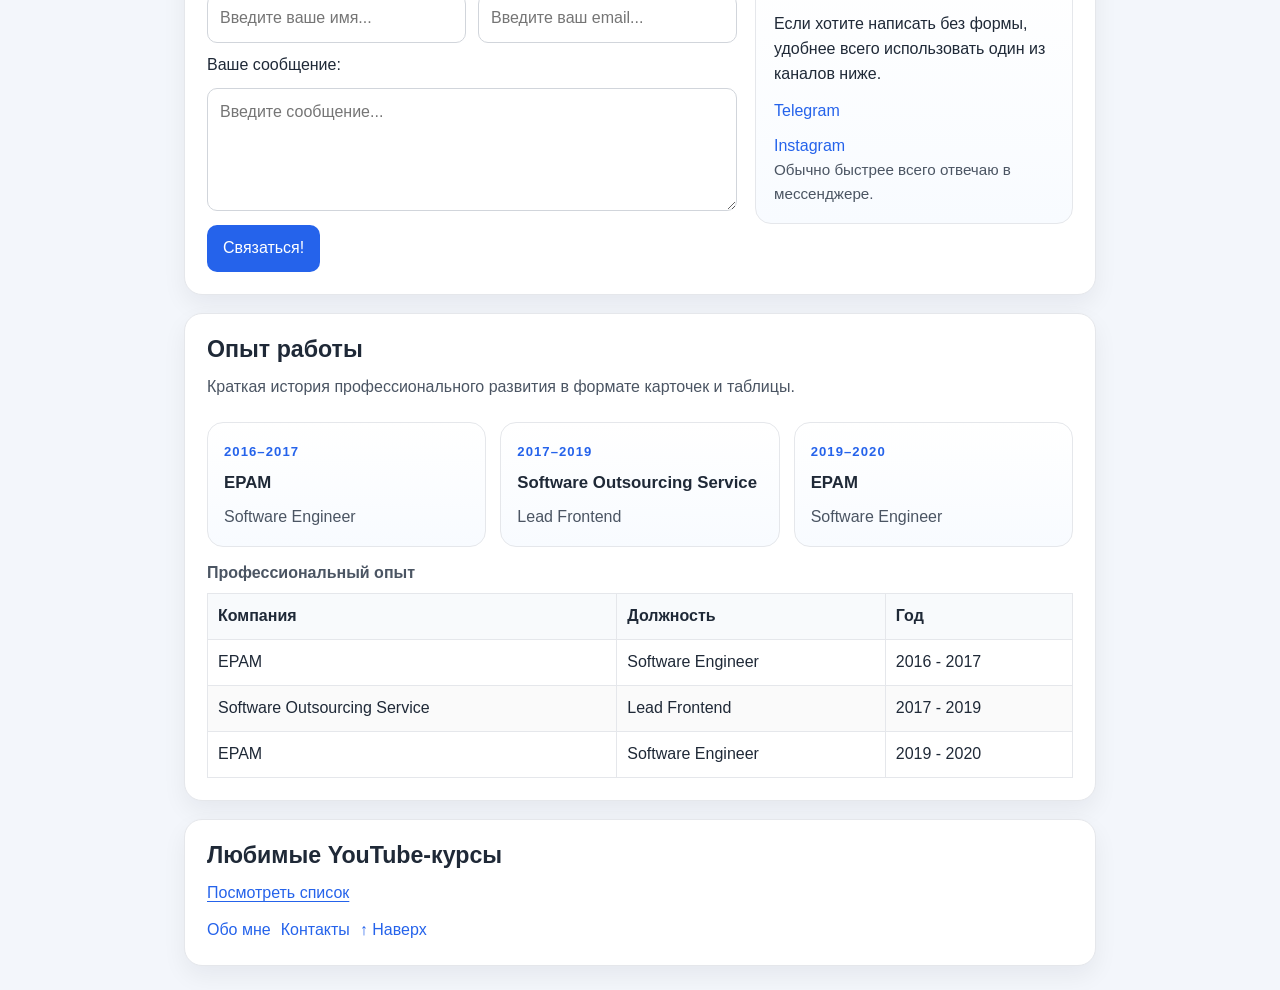
==== commit 955d5631: "Upgrade contact section with sidebar quick-contact card" ====
--- a/index.html
+++ b/index.html
@@ -132,28 +132,40 @@
         <section id="contact" aria-labelledby="contact-title">
             <h2 id="contact-title">Связаться со мной</h2>
             <p id="contact-hint">Минимум 2 символа в имени и 10 символов в сообщении.</p>
-            <form action="#" method="post">
-                <fieldset>
-                    <legend class="visually-hidden">Форма обратной связи</legend>
-
-                    <div class="form-row">
-                        <div class="form-group">
-                            <label for="name">Ваше имя:</label>
-                            <input type="text" id="name" name="name" placeholder="Введите ваше имя..." autocomplete="name" minlength="2" maxlength="50" required />
+            <div class="contact-layout">
+                <form action="#" method="post">
+                    <fieldset>
+                        <legend class="visually-hidden">Форма обратной связи</legend>
+
+                        <div class="form-row">
+                            <div class="form-group">
+                                <label for="name">Ваше имя:</label>
+                                <input type="text" id="name" name="name" placeholder="Введите ваше имя..." autocomplete="name" minlength="2" maxlength="50" required />
+                            </div>
+
+                            <div class="form-group">
+                                <label for="email">Ваш Email:</label>
+                                <input type="email" id="email" name="email" placeholder="Введите ваш email..." autocomplete="email" inputmode="email" required />
+                            </div>
                         </div>
 
-                        <div class="form-group">
-                            <label for="email">Ваш Email:</label>
-                            <input type="email" id="email" name="email" placeholder="Введите ваш email..." autocomplete="email" inputmode="email" required />
-                        </div>
-                    </div>
-
-                    <label for="text">Ваше сообщение:</label>
-                    <textarea id="text" name="message" rows="4" cols="30" placeholder="Введите сообщение..." aria-describedby="contact-hint" minlength="10" maxlength="500" required></textarea>
-
-                    <button type="submit" enterkeyhint="send">Связаться!</button>
-                </fieldset>
-            </form>
+                        <label for="text">Ваше сообщение:</label>
+                        <textarea id="text" name="message" rows="4" cols="30" placeholder="Введите сообщение..." aria-describedby="contact-hint" minlength="10" maxlength="500" required></textarea>
+
+                        <button type="submit" enterkeyhint="send">Связаться!</button>
+                    </fieldset>
+                </form>
+
+                <aside class="contact-card" aria-label="Быстрые контакты">
+                    <h3>Быстрые контакты</h3>
+                    <p>Если хотите написать без формы, удобнее всего использовать один из каналов ниже.</p>
+                    <ul class="footer-links footer-links--stacked">
+                        <li><a href="https://t.me/andreiyuruts" target="_blank" rel="noopener noreferrer">Telegram</a></li>
+                        <li><a href="https://instagram.com/andreiyuruts" target="_blank" rel="noopener noreferrer">Instagram</a></li>
+                    </ul>
+                    <p class="contact-note">Обычно быстрее всего отвечаю в мессенджере.</p>
+                </aside>
+            </div>
         </section>
 
         <section id="experience" aria-labelledby="experience-title">
--- a/styles.css
+++ b/styles.css
@@ -254,6 +254,29 @@
 
 .feature-card p:last-child { margin-bottom: 0; }
 
+.contact-layout {
+    display: grid;
+    grid-template-columns: minmax(0, 1.5fr) minmax(260px, 0.9fr);
+    gap: 18px;
+    align-items: start;
+}
+
+.contact-card {
+    border: 1px solid var(--border);
+    border-radius: 16px;
+    background: linear-gradient(180deg, #ffffff 0%, #f8fbff 100%);
+    padding: 18px;
+}
+
+.contact-card p:last-child {
+    margin-bottom: 0;
+}
+
+.contact-note {
+    color: var(--text-muted);
+    font-size: 0.95rem;
+}
+
 fieldset {
     border: 0;
     margin: 0;
@@ -411,10 +434,16 @@
     text-decoration: none;
 }
 
+.footer-links--stacked {
+    flex-direction: column;
+    align-items: flex-start;
+}
+
 @media (max-width: 900px) {
     .feature-grid,
     .feature-grid--single-row,
-    .timeline {
+    .timeline,
+    .contact-layout {
         grid-template-columns: 1fr;
     }
 }
@@ -453,6 +482,7 @@
     .course-list li,
     .feature-card,
     .timeline-item,
+    .contact-card,
     input,
     textarea,
     .intro-card {
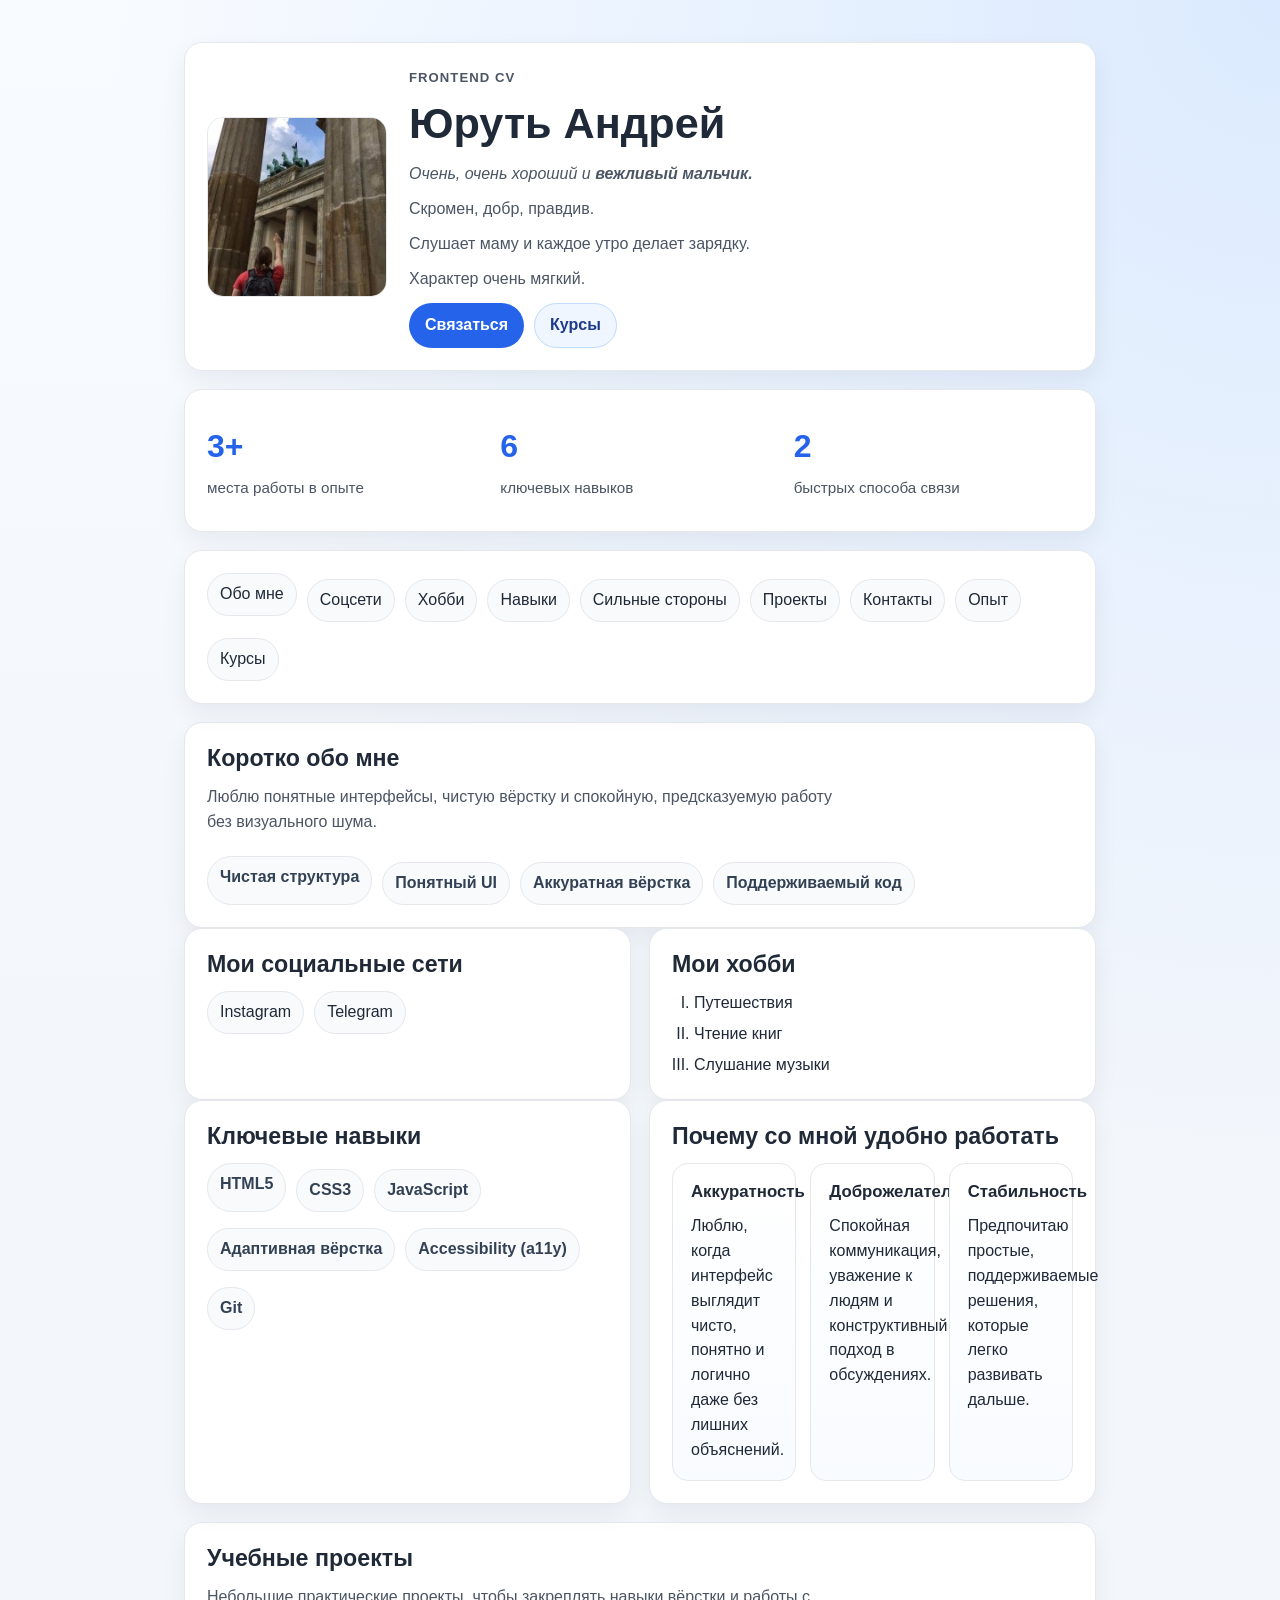
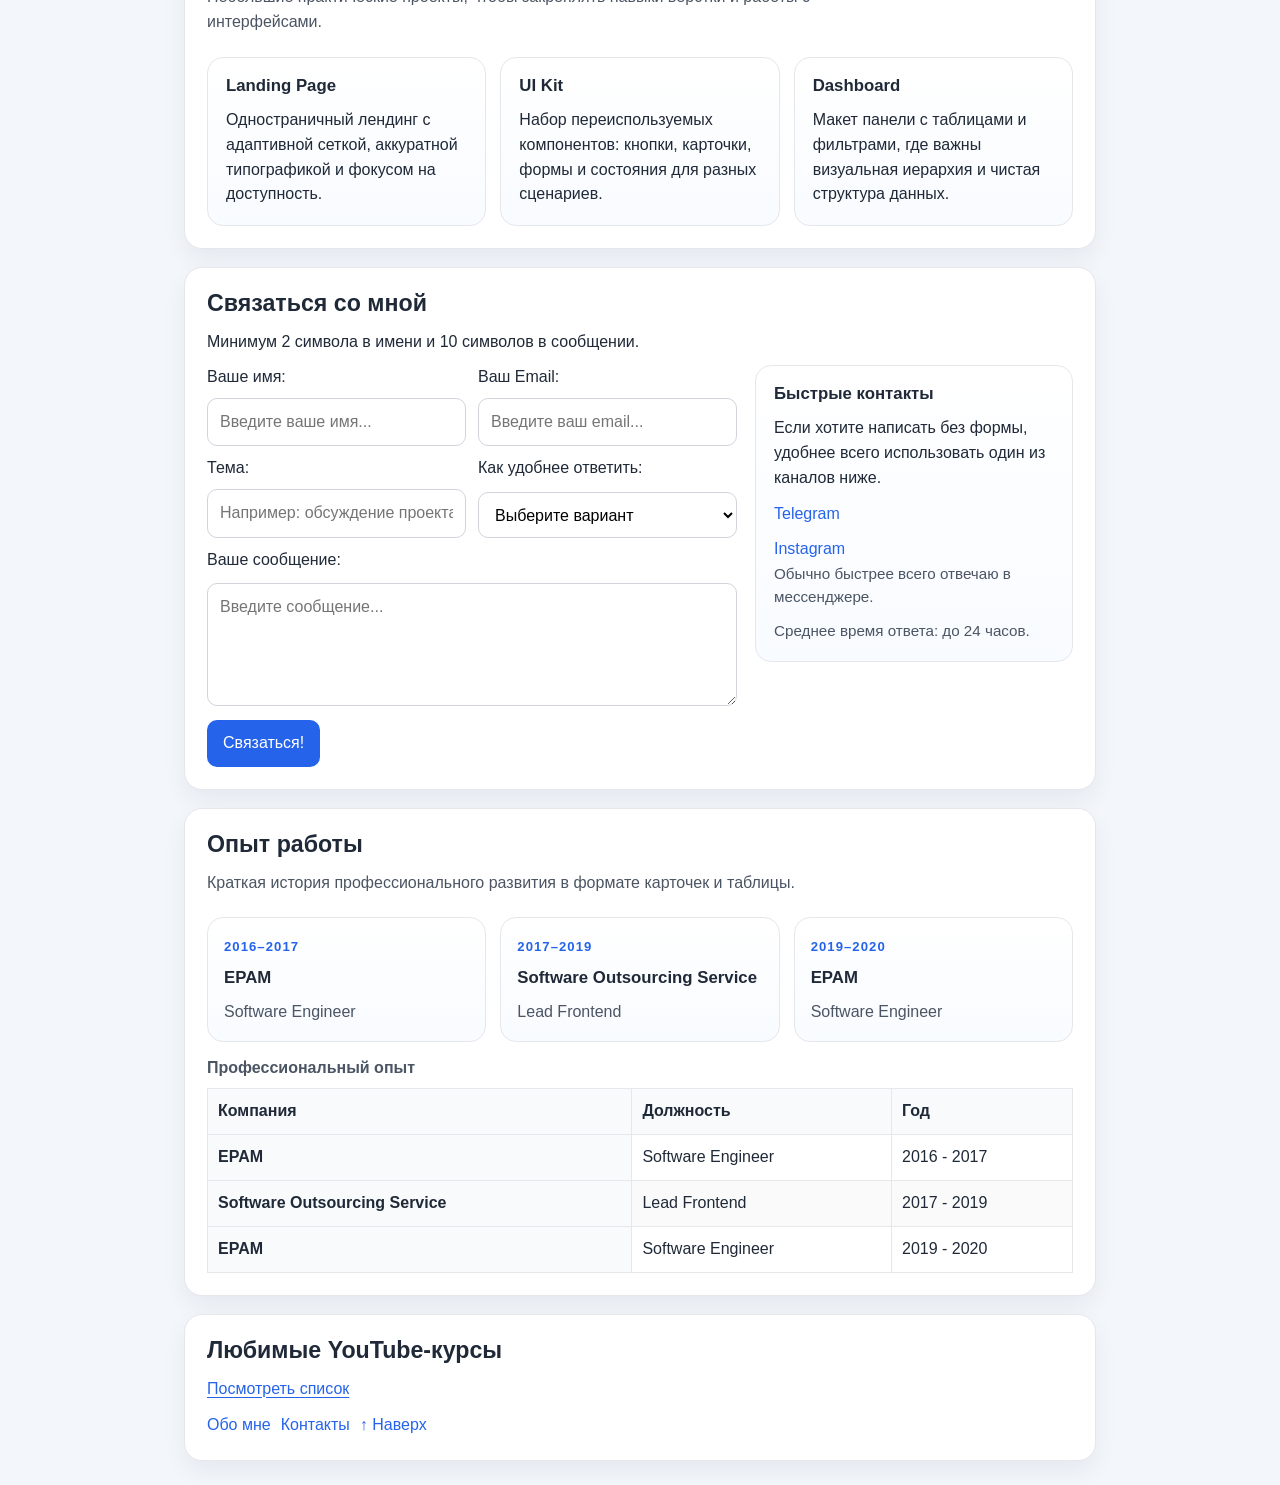
==== commit 18584280: "Enhance CV with projects section and richer contact form" ====
--- a/index.html
+++ b/index.html
@@ -54,6 +54,7 @@
             <li><a href="#hobbies">Хобби</a></li>
             <li><a href="#skills">Навыки</a></li>
             <li><a href="#strengths">Сильные стороны</a></li>
+            <li><a href="#projects">Проекты</a></li>
             <li><a href="#contact">Контакты</a></li>
             <li><a href="#experience">Опыт</a></li>
             <li><a href="youtube.html">Курсы</a></li>
@@ -129,6 +130,29 @@
             </section>
         </div>
 
+        <section id="projects" aria-labelledby="projects-title">
+            <div class="section-heading">
+                <div>
+                    <h2 id="projects-title">Учебные проекты</h2>
+                    <p>Небольшие практические проекты, чтобы закреплять навыки вёрстки и работы с интерфейсами.</p>
+                </div>
+            </div>
+            <div class="feature-grid">
+                <article class="feature-card">
+                    <h3>Landing Page</h3>
+                    <p>Одностраничный лендинг с адаптивной сеткой, аккуратной типографикой и фокусом на доступность.</p>
+                </article>
+                <article class="feature-card">
+                    <h3>UI Kit</h3>
+                    <p>Набор переиспользуемых компонентов: кнопки, карточки, формы и состояния для разных сценариев.</p>
+                </article>
+                <article class="feature-card">
+                    <h3>Dashboard</h3>
+                    <p>Макет панели с таблицами и фильтрами, где важны визуальная иерархия и чистая структура данных.</p>
+                </article>
+            </div>
+        </section>
+
         <section id="contact" aria-labelledby="contact-title">
             <h2 id="contact-title">Связаться со мной</h2>
             <p id="contact-hint">Минимум 2 символа в имени и 10 символов в сообщении.</p>
@@ -146,6 +170,22 @@
                             <div class="form-group">
                                 <label for="email">Ваш Email:</label>
                                 <input type="email" id="email" name="email" placeholder="Введите ваш email..." autocomplete="email" inputmode="email" required />
+                            </div>
+                        </div>
+
+                        <div class="form-row">
+                            <div class="form-group">
+                                <label for="topic">Тема:</label>
+                                <input type="text" id="topic" name="topic" placeholder="Например: обсуждение проекта" minlength="3" maxlength="80" required />
+                            </div>
+
+                            <div class="form-group">
+                                <label for="contact-method">Как удобнее ответить:</label>
+                                <select id="contact-method" name="contact-method" required>
+                                    <option value="">Выберите вариант</option>
+                                    <option value="telegram">Telegram</option>
+                                    <option value="email">Email</option>
+                                </select>
                             </div>
                         </div>
 
@@ -164,6 +204,7 @@
                         <li><a href="https://instagram.com/andreiyuruts" target="_blank" rel="noopener noreferrer">Instagram</a></li>
                     </ul>
                     <p class="contact-note">Обычно быстрее всего отвечаю в мессенджере.</p>
+                    <p class="contact-note">Среднее время ответа: <time datetime="PT24H">до 24 часов</time>.</p>
                 </aside>
             </div>
         </section>
@@ -204,17 +245,17 @@
                     </thead>
                     <tbody>
                         <tr>
-                            <td>EPAM</td>
+                            <th scope="row">EPAM</th>
                             <td>Software Engineer</td>
                             <td><time datetime="2016">2016</time> - <time datetime="2017">2017</time></td>
                         </tr>
                         <tr>
-                            <td>Software Outsourcing Service</td>
+                            <th scope="row">Software Outsourcing Service</th>
                             <td>Lead Frontend</td>
                             <td><time datetime="2017">2017</time> - <time datetime="2019">2019</time></td>
                         </tr>
                         <tr>
-                            <td>EPAM</td>
+                            <th scope="row">EPAM</th>
                             <td>Software Engineer</td>
                             <td><time datetime="2019">2019</time> - <time datetime="2020">2020</time></td>
                         </tr>
--- a/styles.css
+++ b/styles.css
@@ -293,7 +293,7 @@
 
 .form-group { display: grid; gap: 8px; }
 
-input, textarea, button {
+input, textarea, select, button {
     padding: 11px 12px;
     border: 1px solid #d1d5db;
     border-radius: 10px;
@@ -387,6 +387,10 @@
 }
 
 th { background: #f8fafc; }
+tbody th[scope="row"] {
+    font-weight: 600;
+    background: #f8fafc;
+}
 tbody tr:nth-child(even) { background: #fafafa; }
 
 .skip-link {
@@ -485,6 +489,7 @@
     .contact-card,
     input,
     textarea,
+    select,
     .intro-card {
         background: #1f2937;
         color: #e5e7eb;
@@ -510,6 +515,7 @@
 
     .btn-soft:hover { background: #1d4ed8; color: #fff; }
     th { background: #1f2937; }
+    tbody th[scope="row"] { background: #1f2937; }
     table { background: transparent; }
     tbody tr:nth-child(even) { background: #0b1324; }
     .stat-label, .section-heading p { color: var(--text-muted); }
